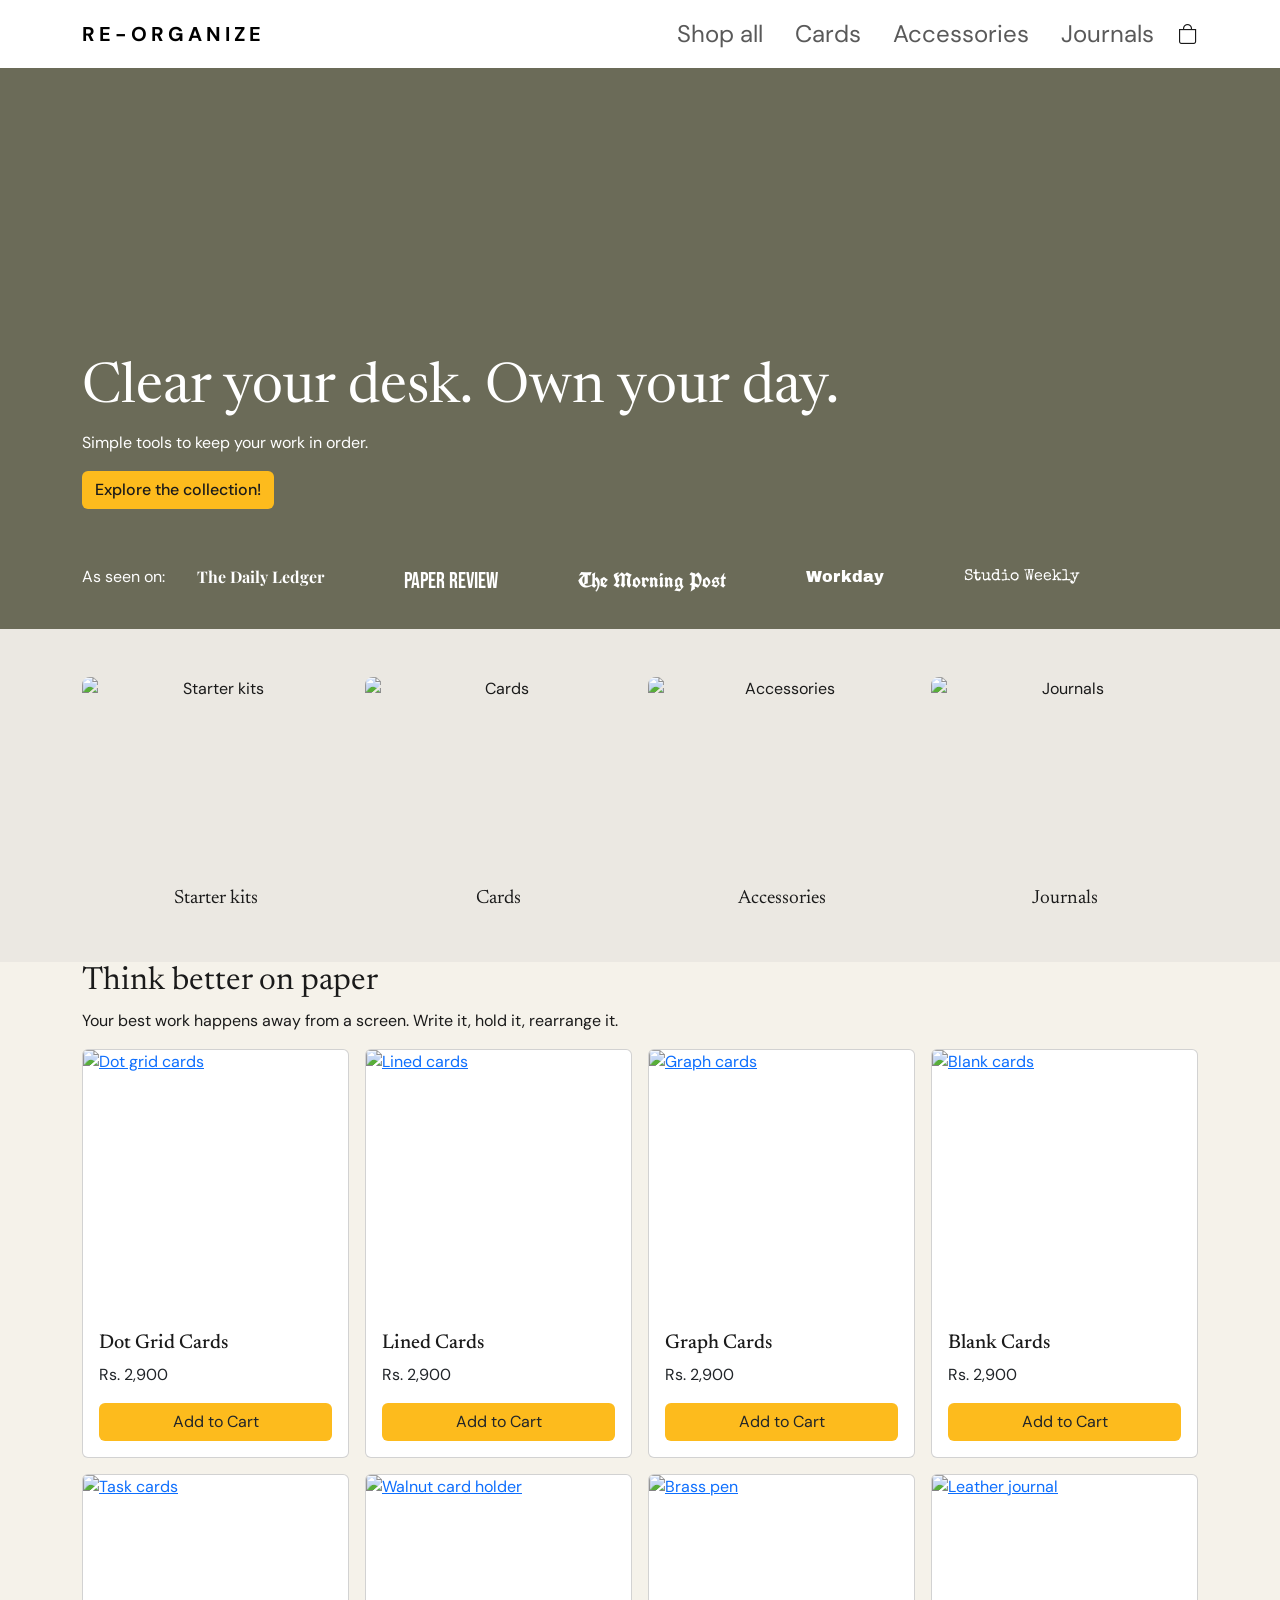
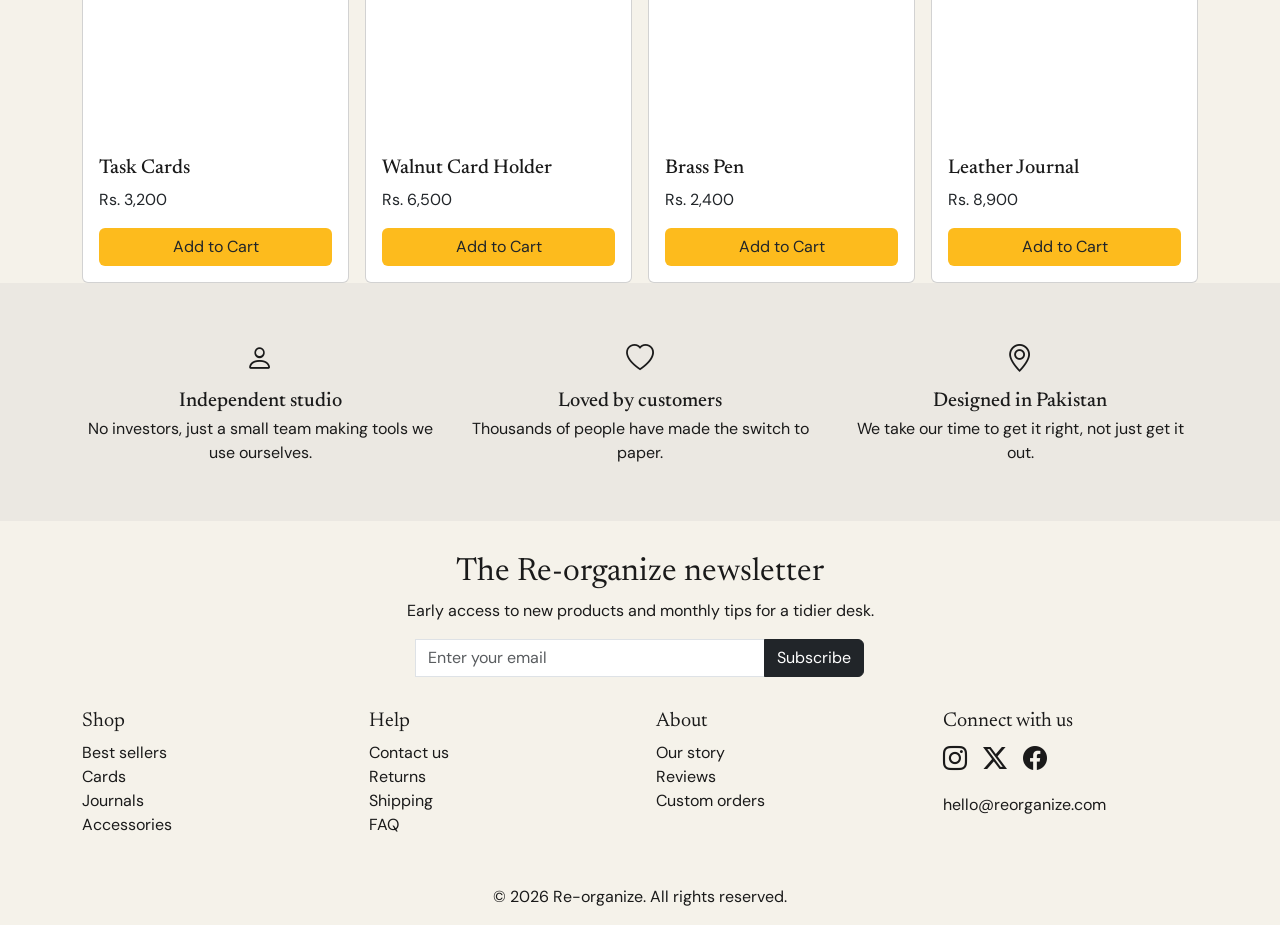
==== midterm/index.html @ 2b87af7e "Add files via upload" ====
<!DOCTYPE html>
<html lang="en">
<head>
    <meta charset="UTF-8">
    <meta name="viewport" content="width=device-width, initial-scale=1.0">

    <link rel="preconnect" href="https://fonts.googleapis.com">
    <link rel="preconnect" href="https://fonts.gstatic.com" crossorigin>
    <link href="https://fonts.googleapis.com/css2?family=Archivo+Black&family=Bebas+Neue&family=DM+Sans:wght@400;500;700&family=Newsreader:wght@400;500&family=Playfair+Display:wght@700&family=Special+Elite&family=UnifrakturCook:wght@700&display=swap" rel="stylesheet">
    <title>Re-organize</title>

    <link href="https://cdn.jsdelivr.net/npm/bootstrap@5.3.3/dist/css/bootstrap.min.css" rel="stylesheet">
    <link rel="stylesheet" href="https://cdn.jsdelivr.net/npm/bootstrap-icons@1.11.3/font/bootstrap-icons.min.css">
    <link rel="stylesheet" href="style.css">
</head>
<body>
    
<header id="site-header">
  <nav class="navbar navbar-expand-lg" aria-label="Main navigation">

    <div class="container">

      <a class="navbar-brand" href="index.html">Re-organize</a>

      <a href="#" class="cart ms-auto me-3 ms-lg-3 me-lg-0 order-2 order-lg-3" aria-label="Shopping bag">
        <i class="bi bi-bag"></i>
      </a>

      <!-- logo menu cart 
      logo burger cart -->

      <button class="navbar-toggler order-3"
          type="button"
          data-bs-toggle="collapse"
          data-bs-target="#mainMenu"
          aria-controls="mainMenu"
          aria-expanded="false"
          aria-label="Toggle navigation">
         <i class="bi bi-list"></i>
      </button>

      <div class="collapse navbar-collapse order-4 order-lg-2" id="mainMenu">
        <ul class="navbar-nav ms-auto gap-3">
          <li class="nav-item"><a class="nav-link" href="#">Shop all</a></li>
          <li class="nav-item"><a class="nav-link" href="#">Cards</a></li>
          <li class="nav-item"><a class="nav-link" href="#">Accessories</a></li>
          <li class="nav-item"><a class="nav-link" href="#">Journals</a></li>
        </ul>
      </div>

    </div>
  </nav>
</header>


<section id="hero" class="hero">
  <div class="container">
    <h1>
      Clear your desk. Own your day.
    </h1>
    <p>
      Simple tools to keep your work in order.
    </p>
    <a href="#" class="btn btn-onHeroImg">Explore the collection!</a>
  </div>
</section>

<section id="press" class="press d-none d-md-block" aria-label="As seen on">
  <div class="container">
    <p class="press-label">As seen on:</p>
    <ul class="press-list">
      <li class="press-1">The Daily Ledger</li>
      <li class="press-2">Paper Review</li>
      <li class="press-3">The Morning Post</li>
      <li class="press-4">Workday</li>
      <li class="press-5">Studio Weekly</li>  
    </ul>
  </div>
</section>

<section id="categories" class="categories">
  <div class="container">
    <h2 class="visually-hidden">Shop by category</h2>

    <div class="row row-cols-2 row-cols-md-4 g-3">

      <div class="col">
        <a href="#products" class="category-tile">
           <img src="images/starterKit.jpg" alt="Starter kits">
          <span>Starter kits</span>
        </a>
      </div>

      <div class="col">
        <a href="#products" class="category-tile">
           <img src="images/cards.jpg" alt="Cards">
          <span>Cards</span>
        </a>
      </div>

      <div class="col">
        <a href="#products" class="category-tile">
           <img src="images/accessories.jpg" alt="Accessories">
          <span>Accessories</span>
        </a>
      </div>

      <div class="col">
        <a href="#products" class="category-tile">
           <img src="images/journals.jpg" alt="Journals">
          <span>Journals</span>
        </a>
      </div>

    </div>
  </div>
</section>

<section id="featured" class="featured">
  <div class="container">
    <h2>Think better on paper</h2>
    <p class="featured-intro">Your best work happens away from a screen. Write it, hold it, rearrange it.</p>

    <div class="row row-cols-2 row-cols-md-4 g-3">

      <div class="col">
        <div class="card h-100">
          <a href="product.html?id=dot-grid">
            <img src="images/dot&grid.jpg" class="card-img-top" alt="Dot grid cards">
          </a>
          <div class="card-body">
            <h3 class="card-title h5"><a href="product.html?id=dot-grid">Dot Grid Cards</a></h3>
            <p class="card-text">Rs. 2,900</p>
            <button type="button" class="btn w-100 addToCart">Add to Cart</button>
          </div>
        </div>
      </div>

      <div class="col">
        <div class="card h-100">
          <a href="product.html?id=lined">
            <img src="images/lined.jpg" class="card-img-top" alt="Lined cards">
          </a>
          <div class="card-body">
            <h3 class="card-title h5"><a href="product.html?id=lined">Lined Cards</a></h3>
            <p class="card-text">Rs. 2,900</p>
            <button type="button" class="btn w-100 addToCart">Add to Cart</button>
          </div>
        </div>
      </div>

      <div class="col">
        <div class="card h-100">
          <a href="product.html?id=graph">
            <img src="images/graph.jpg" class="card-img-top" alt="Graph cards">
          </a>
          <div class="card-body">
            <h3 class="card-title h5"><a href="product.html?id=graph">Graph Cards</a></h3>
            <p class="card-text">Rs. 2,900</p>
            <button type="button" class="btn w-100 addToCart">Add to Cart</button>
          </div>
        </div>
      </div>

      <div class="col">
        <div class="card h-100">
          <a href="product.html?id=blank">
            <img src="images/blank.jpg" class="card-img-top" alt="Blank cards">
          </a>
          <div class="card-body">
            <h3 class="card-title h5"><a href="product.html?id=blank">Blank Cards</a></h3>
            <p class="card-text">Rs. 2,900</p>
            <button type="button" class="btn w-100 addToCart">Add to Cart</button>
          </div>
        </div>
      </div>

      <div class="col">
        <div class="card h-100">
          <a href="product.html?id=task">
            <img src="images/task.jpg" class="card-img-top" alt="Task cards">
          </a>
          <div class="card-body">
            <h3 class="card-title h5"><a href="product.html?id=task">Task Cards</a></h3>
            <p class="card-text">Rs. 3,200</p>
            <button type="button" class="btn w-100 addToCart">Add to Cart</button>
          </div>
        </div>
      </div>

      <div class="col">
        <div class="card h-100">
          <a href="product.html?id=card-holder">
            <img src="images/card-holder.jpg" class="card-img-top" alt="Walnut card holder">
          </a>
          <div class="card-body">
            <h3 class="card-title h5"><a href="product.html?id=card-holder">Walnut Card Holder</a></h3>
            <p class="card-text">Rs. 6,500</p>
            <button type="button" class="btn w-100 addToCart">Add to Cart</button>
          </div>
        </div>
      </div>

      <div class="col">
        <div class="card h-100">
          <a href="product.html?id=pen">
            <img src="images/pen.jpg" class="card-img-top" alt="Brass pen">
          </a>
          <div class="card-body">
            <h3 class="card-title h5"><a href="product.html?id=pen">Brass Pen</a></h3>
            <p class="card-text">Rs. 2,400</p>
            <button type="button" class="btn w-100 addToCart">Add to Cart</button>
          </div>
        </div>
      </div>

      <div class="col">
        <div class="card h-100">
          <a href="product.html?id=journal">
            <img src="images/journal.jpg" class="card-img-top" alt="Leather journal">
          </a>
          <div class="card-body">
            <h3 class="card-title h5"><a href="product.html?id=journal">Leather Journal</a></h3>
            <p class="card-text">Rs. 8,900</p>
            <button type="button" class="btn w-100 addToCart">Add to Cart</button>
          </div>
        </div>
      </div>

    </div>
  </div>
</section>

<section id="trust" class="trust" aria-label="Why shop with us">
  <div class="container">
    <div class="row row-cols-1 row-cols-md-3 g-4">

      <div class="col">
        <i class="bi bi-person" aria-hidden="true"></i>
        <h2 class="h5">Independent studio</h2>
        <p>No investors, just a small team making tools we use ourselves.</p>
      </div>

      <div class="col">
        <i class="bi bi-heart" aria-hidden="true"></i>
        <h2 class="h5">Loved by customers</h2>
        <p>Thousands of people have made the switch to paper.</p>
      </div>

      <div class="col">
        <i class="bi bi-geo-alt" aria-hidden="true"></i>
        <h2 class="h5">Designed in Pakistan</h2>
        <p>We take our time to get it right, not just get it out.</p>
      </div>

    </div>
  </div>
</section>

<footer id="site-footer" class="site-footer">
  <div class="container">

    <div class="newsletter">
      <h2>The Re-organize newsletter</h2>
      <p>Early access to new products and monthly tips for a tidier desk.</p>

      <form class="newsletter-form input-group" action="#">
        <label for="newsletter-email" class="visually-hidden">Email address</label>
        <input type="email" id="newsletter-email" class="form-control" placeholder="Enter your email">
        <button type="submit" class="btn btn-dark">Subscribe</button>
      </form>
    </div>

    <div class="footer-grid">

      <div>
        <h2>Shop</h2>
        <ul class="list-unstyled">
          <li><a href="#featured">Best sellers</a></li>
          <li><a href="#featured">Cards</a></li>
          <li><a href="#featured">Journals</a></li>
          <li><a href="#featured">Accessories</a></li>
        </ul>
      </div>

      <div>
        <h2>Help</h2>
        <ul class="list-unstyled">
          <li><a href="#">Contact us</a></li>
          <li><a href="#">Returns</a></li>
          <li><a href="#">Shipping</a></li>
          <li><a href="#">FAQ</a></li>
        </ul>
      </div>

      <div>
        <h2>About</h2>
        <ul class="list-unstyled">
          <li><a href="#">Our story</a></li>
          <li><a href="#">Reviews</a></li>
          <li><a href="#">Custom orders</a></li>
        </ul>
      </div>

      <div>
        <h2>Connect with us</h2>
        <div class="d-flex gap-3 fs-4 mb-3">
          <a href="#" aria-label="Instagram"><i class="bi bi-instagram"></i></a>
          <a href="#" aria-label="X"><i class="bi bi-twitter-x"></i></a>
          <a href="#" aria-label="Facebook"><i class="bi bi-facebook"></i></a>
        </div>
        <p>hello@reorganize.com</p>
      </div>

    </div>

    <p class="footer-bottom">&copy; 2026 Re-organize. All rights reserved.</p>

  </div>
</footer>

<script src="https://cdn.jsdelivr.net/npm/bootstrap@5.3.8/dist/js/bootstrap.bundle.min.js"></script>
</body>
</html>
---- midterm/style.css ----
:root {
  --cream: #F5F2EA;
  --lightGrey: #ebe8e2;
  --olive: #6B6B58;
  --yellow: #FDBB1D;
  --brown: #A0502D;
  --text: #1A1A1A;
  --font-heading: "Newsreader", serif;
  --font-body: "DM Sans", sans-serif;

}

body {
  background-color: var(--cream);
  color: var(--text);
  font-family: var(--font-body);
}

h1, h2, h3, h4 {
  font-family: var(--font-heading);
  font-weight: 400;
}


.navbar {
  background-color: white;
}

.navbar-brand {
  font-weight: 700;
  letter-spacing: 0.2em;
  text-transform: uppercase;
}

.navbar-nav .nav-item{
font-size: x-large;
}

.navbar-toggler{
  color: var(--cream);
}

.cart {
  color: var(--text);
  font-size: 20px;
}

.hero {
  background-color: var(--olive);
  background-image: url("../images/hero.jpg");
  background-size: cover;
  background-position: center;
  color: #fff;
  padding: clamp(10rem, 25vw, 18rem) 0 2rem;
}

/* .hero h1, .hero p {
  text-shadow: 0 1px 4px rgba(0, 0, 0, 0.6);
} */

.hero h1 {
   font-size: clamp(2rem, 1.5rem + 2.5vw, 3.5rem);
}

.btn-onHeroImg {
  background-color: var(--yellow);
  color: var(--text);
  font-weight: 500;
}

.press {
  background-color: var(--olive);
  color: #fff;
  padding: 1.5rem 0;
}

.press .container {
 display: flex;
 flex-wrap: wrap;
 gap:2rem;
}

.press-list {
  list-style:none;
  padding:0;
  margin:0;
  display: flex;
  flex-wrap: wrap;
  gap: 5rem;
}
.press-1 { font-family: "Playfair Display", serif; font-weight: 700; }
.press-2 { font-family: "Bebas Neue", sans-serif; font-size: 1.4rem; }
.press-3 { font-family: "UnifrakturCook", serif; font-size: 1.3rem; }
.press-4 { font-family: "Archivo Black", sans-serif; }
.press-5 { font-family: "Special Elite", monospace; }

.categories {
  padding-block: 3rem;
  background-color:  var(--lightGrey)
}

.category-tile {
  display: grid;
  gap: 0.5rem;
  color: inherit;
  text-decoration: none;
  text-align: center;
}

.category-tile img {
  width: 100%;
  aspect-ratio: 4 / 3;
  object-fit: cover;
  border-radius: 8px;
}

.category-tile span {
  font-family: var(--font-heading);
  font-size: 1.2rem;
}

.card-img-top {
  aspect-ratio: 1 / 1;
  object-fit: cover;
}

.card > a {
  display: block;
}

.card-img-top {
  display: block;
  width: 100%;
  aspect-ratio: 1 / 1;
  object-fit: cover;
}

.card-title a {
  color: var(--text);
  text-decoration: none;
}

.btn.w-100.addToCart{
  background-color: var(--yellow)
}

.trust {
  background-color: var(--lightGrey);
  padding: clamp(2rem, 5vw, 3.5rem) 0;
  text-align: center;
}

.trust i {
  font-size: 1.75rem;
}

.trust h2 {
  margin: 0.5rem 0 0.25rem;
}

.trust p {
  margin: 0;
}

.site-footer {
  background-color: var(--mint);
  padding: 2rem 0 1rem;
}

.newsletter {
  text-align: center;
  margin-bottom: 2rem;
}

.newsletter-form {
  max-width: 28rem;
  margin: 1rem auto 0;
}

.footer-grid {
  display: grid;
  grid-template-columns: repeat(4, 1fr);
  gap: 2rem;
}

.footer-grid h2 {
  font-size: 1.25rem;
}

.footer-grid a {
  color: var(--text);
  text-decoration: none;
}

.footer-bottom {
  margin: 2rem 0 0;
  text-align: center;
}

.product {
  padding: 2rem 0;
}

.product {
  padding: 2rem 0;
}

.product-main {
  display: block;
  width: 100%;
  aspect-ratio: 1 / 1;
  object-fit: cover;
}

.product-price {
  font-size: 1.5rem;
}
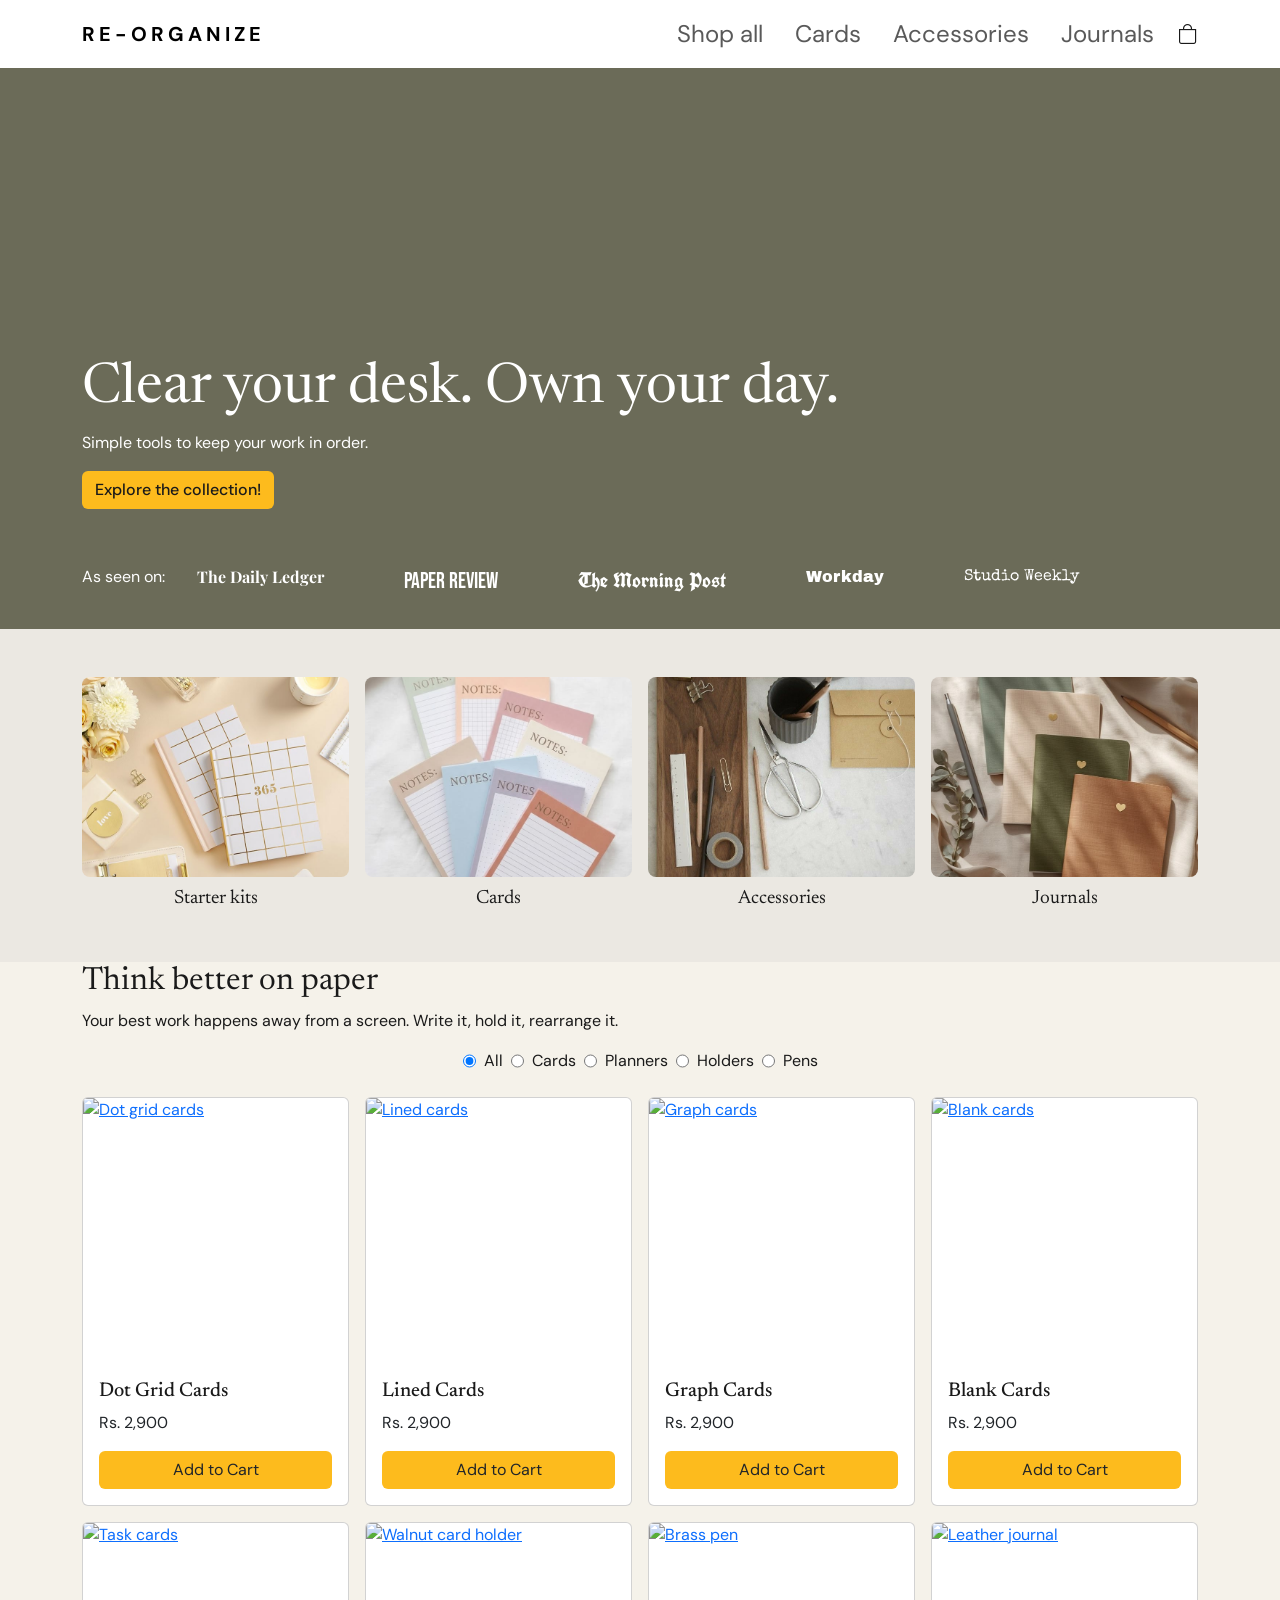
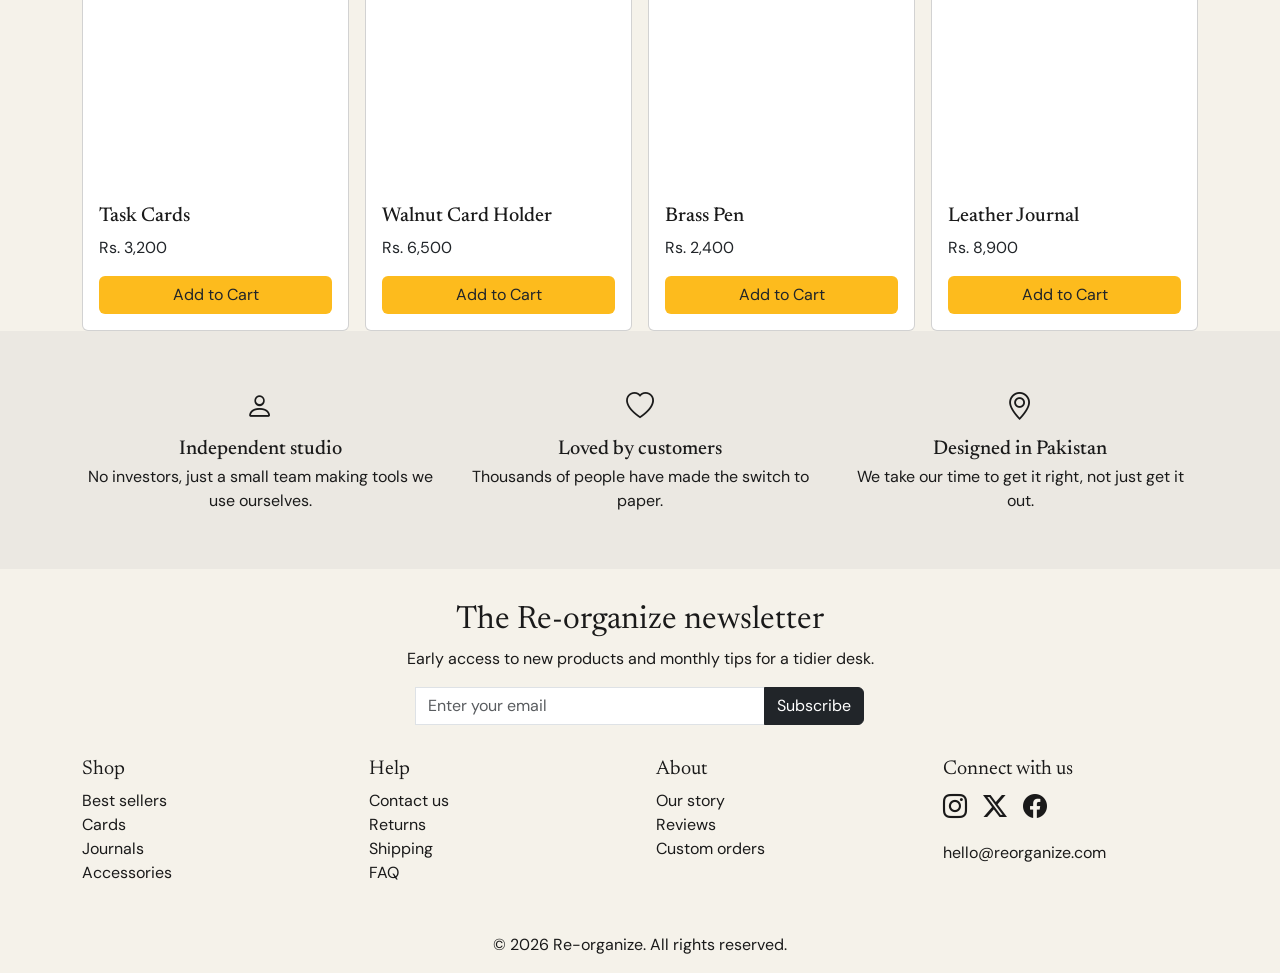
==== commit b42e069e: "Update index.html" ====
--- a/midterm/index.html
+++ b/midterm/index.html
@@ -121,12 +121,34 @@
     <h2>Think better on paper</h2>
     <p class="featured-intro">Your best work happens away from a screen. Write it, hold it, rearrange it.</p>
 
-    <div class="row row-cols-2 row-cols-md-4 g-3">
-
-      <div class="col">
+<!-- TASK1 -->
+
+    <div class="filter d-flex flex-wrap justify-content-center gap-2 mb-4">
+
+  <input type="radio" name="category" id="f-all" checked>
+  <label for="f-all" class="filter-label">All</label>
+
+  <input type="radio" name="category" id="f-cards">
+  <label for="f-cards" class="filter-label">Cards</label>
+
+  <input type="radio" name="category" id="f-planners" >
+  <label for="f-planners" class="filter-label">Planners</label>
+
+  <input type="radio" name="category" id="f-holders" >
+  <label for="f-holders" class="filter-label">Holders</label>
+
+  <input type="radio" name="category" id="f-pens">
+  <label for="f-pens" class="filter-label">Pens</label>
+
+</div>
+
+
+ <div class="row row-cols-2 row-cols-md-4 g-3">
+
+      <div class="col" data-category="cards">
         <div class="card h-100">
           <a href="product.html?id=dot-grid">
-            <img src="images/dot&grid.jpg" class="card-img-top" alt="Dot grid cards">
+            <img src="images/dot-grid.jpg" class="card-img-top" alt="Dot grid cards">
           </a>
           <div class="card-body">
             <h3 class="card-title h5"><a href="product.html?id=dot-grid">Dot Grid Cards</a></h3>
@@ -136,7 +158,7 @@
         </div>
       </div>
 
-      <div class="col">
+      <div class="col" data-category="cards">
         <div class="card h-100">
           <a href="product.html?id=lined">
             <img src="images/lined.jpg" class="card-img-top" alt="Lined cards">
@@ -149,7 +171,7 @@
         </div>
       </div>
 
-      <div class="col">
+      <div class="col" data-category="cards">
         <div class="card h-100">
           <a href="product.html?id=graph">
             <img src="images/graph.jpg" class="card-img-top" alt="Graph cards">
@@ -162,7 +184,7 @@
         </div>
       </div>
 
-      <div class="col">
+      <div class="col" data-category="cards">
         <div class="card h-100">
           <a href="product.html?id=blank">
             <img src="images/blank.jpg" class="card-img-top" alt="Blank cards">
@@ -175,7 +197,7 @@
         </div>
       </div>
 
-      <div class="col">
+      <div class="col" data-category="planners">
         <div class="card h-100">
           <a href="product.html?id=task">
             <img src="images/task.jpg" class="card-img-top" alt="Task cards">
@@ -188,7 +210,7 @@
         </div>
       </div>
 
-      <div class="col">
+      <div class="col" data-category="holders">
         <div class="card h-100">
           <a href="product.html?id=card-holder">
             <img src="images/card-holder.jpg" class="card-img-top" alt="Walnut card holder">
@@ -201,7 +223,7 @@
         </div>
       </div>
 
-      <div class="col">
+      <div class="col" data-category="pens">
         <div class="card h-100">
           <a href="product.html?id=pen">
             <img src="images/pen.jpg" class="card-img-top" alt="Brass pen">
@@ -214,7 +236,7 @@
         </div>
       </div>
 
-      <div class="col">
+      <div class="col" data-category="planners">
         <div class="card h-100">
           <a href="product.html?id=journal">
             <img src="images/journal.jpg" class="card-img-top" alt="Leather journal">
@@ -229,6 +251,7 @@
 
     </div>
   </div>
+  
 </section>
 
 <section id="trust" class="trust" aria-label="Why shop with us">
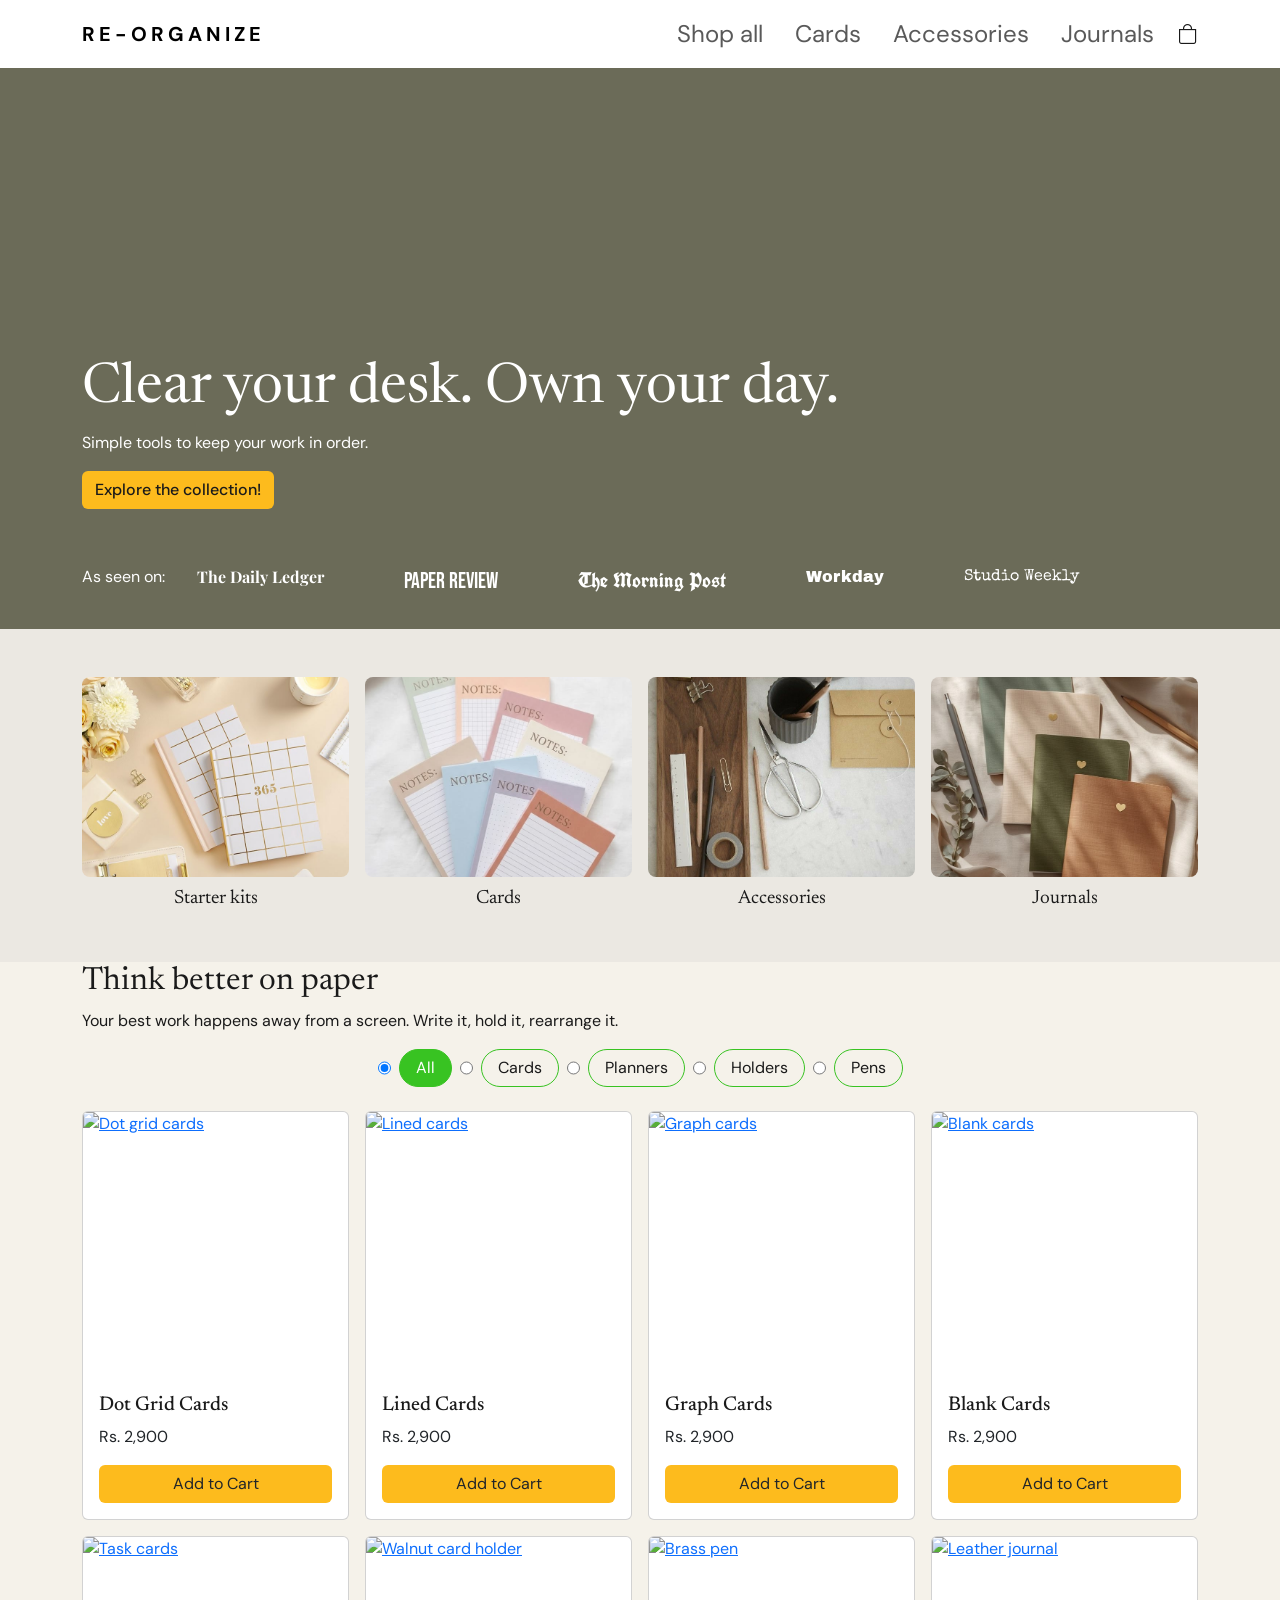
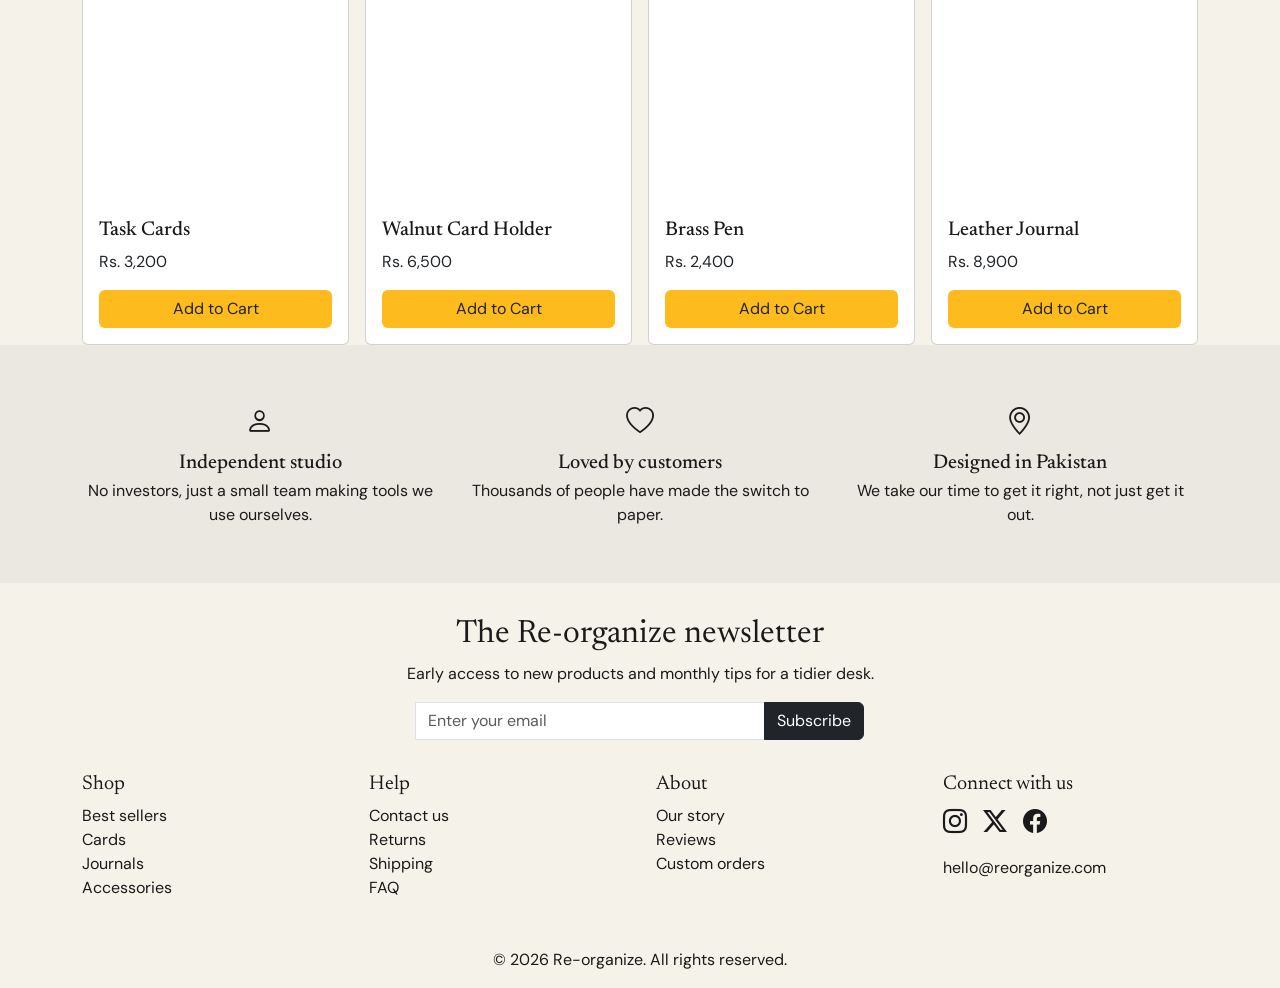
==== commit f850510a: "midterm: task 1 CSS category filter" ====
--- a/midterm/index.html
+++ b/midterm/index.html
@@ -1,3 +1,4 @@
+
 <!DOCTYPE html>
 <html lang="en">
 <head>
--- a/midterm/style.css
+++ b/midterm/style.css
@@ -7,6 +7,7 @@
   --text: #1A1A1A;
   --font-heading: "Newsreader", serif;
   --font-body: "DM Sans", sans-serif;
+  --accent: hsl(112, 70%, 45%);
 
 }
 
@@ -197,14 +198,14 @@
   text-align: center;
 }
 
+/* .product {
+  padding: 2rem 0;
+}
+
 .product {
   padding: 2rem 0;
 }
 
-.product {
-  padding: 2rem 0;
-}
-
 .product-main {
   display: block;
   width: 100%;
@@ -214,4 +215,91 @@
 
 .product-price {
   font-size: 1.5rem;
-}+} */
+
+
+
+/* Hide the cards that don't match the selected filter */
+.featured:has(#f-cards:checked) .col:not([data-category="cards"]),
+.featured:has(#f-planners:checked) .col:not([data-category="planners"]),
+.featured:has(#f-holders:checked) .col:not([data-category="holders"]),
+.featured:has(#f-pens:checked) .col:not([data-category="pens"]) {
+  display: none;
+}
+
+/* The pill look */
+.filter-label {
+  border: 1px solid var(--accent);
+  border-radius: 999px;
+  padding: 0.4rem 1rem;
+  cursor: pointer;
+}
+
+/* The selected pill uses the accent colour */
+.filter input:checked + .filter-label {
+  background-color: var(--accent);
+  color: #fff;
+}
+
+/* Keyboard focus ring */
+.filter input:focus-visible + .filter-label {
+  outline: 2px solid var(--text);
+  outline-offset: 2px;
+}
+
+.product-layout {
+  display: grid;
+  gap: 1.5rem;
+  grid-template-areas:
+    "image"
+    "details"
+    "description";
+}
+
+.product-main {
+  grid-area: image;
+  display: block;
+  width: 100%;
+  aspect-ratio: 1 / 1;
+  object-fit: cover;
+}
+
+.product-details {
+  grid-area: details;
+}
+
+.product-description {
+  grid-area: description;
+}
+
+.product-qty {
+  margin-bottom: 1rem;
+}
+
+.product-qty label {
+  display: block;
+  margin-bottom: 0.25rem;
+}
+
+.product-qty input {
+  max-width: 6rem;
+}
+
+@media (min-width: 616px) {
+  .product-layout {
+    grid-template-columns: 7fr 5fr;
+    grid-template-areas:
+      "image details"
+      "description description";
+  }
+
+  .product-main {
+    aspect-ratio: 4 / 5;
+  }
+
+  .product-details {
+    position: sticky;
+    top: 86px;
+    align-self: start;
+  }
+}
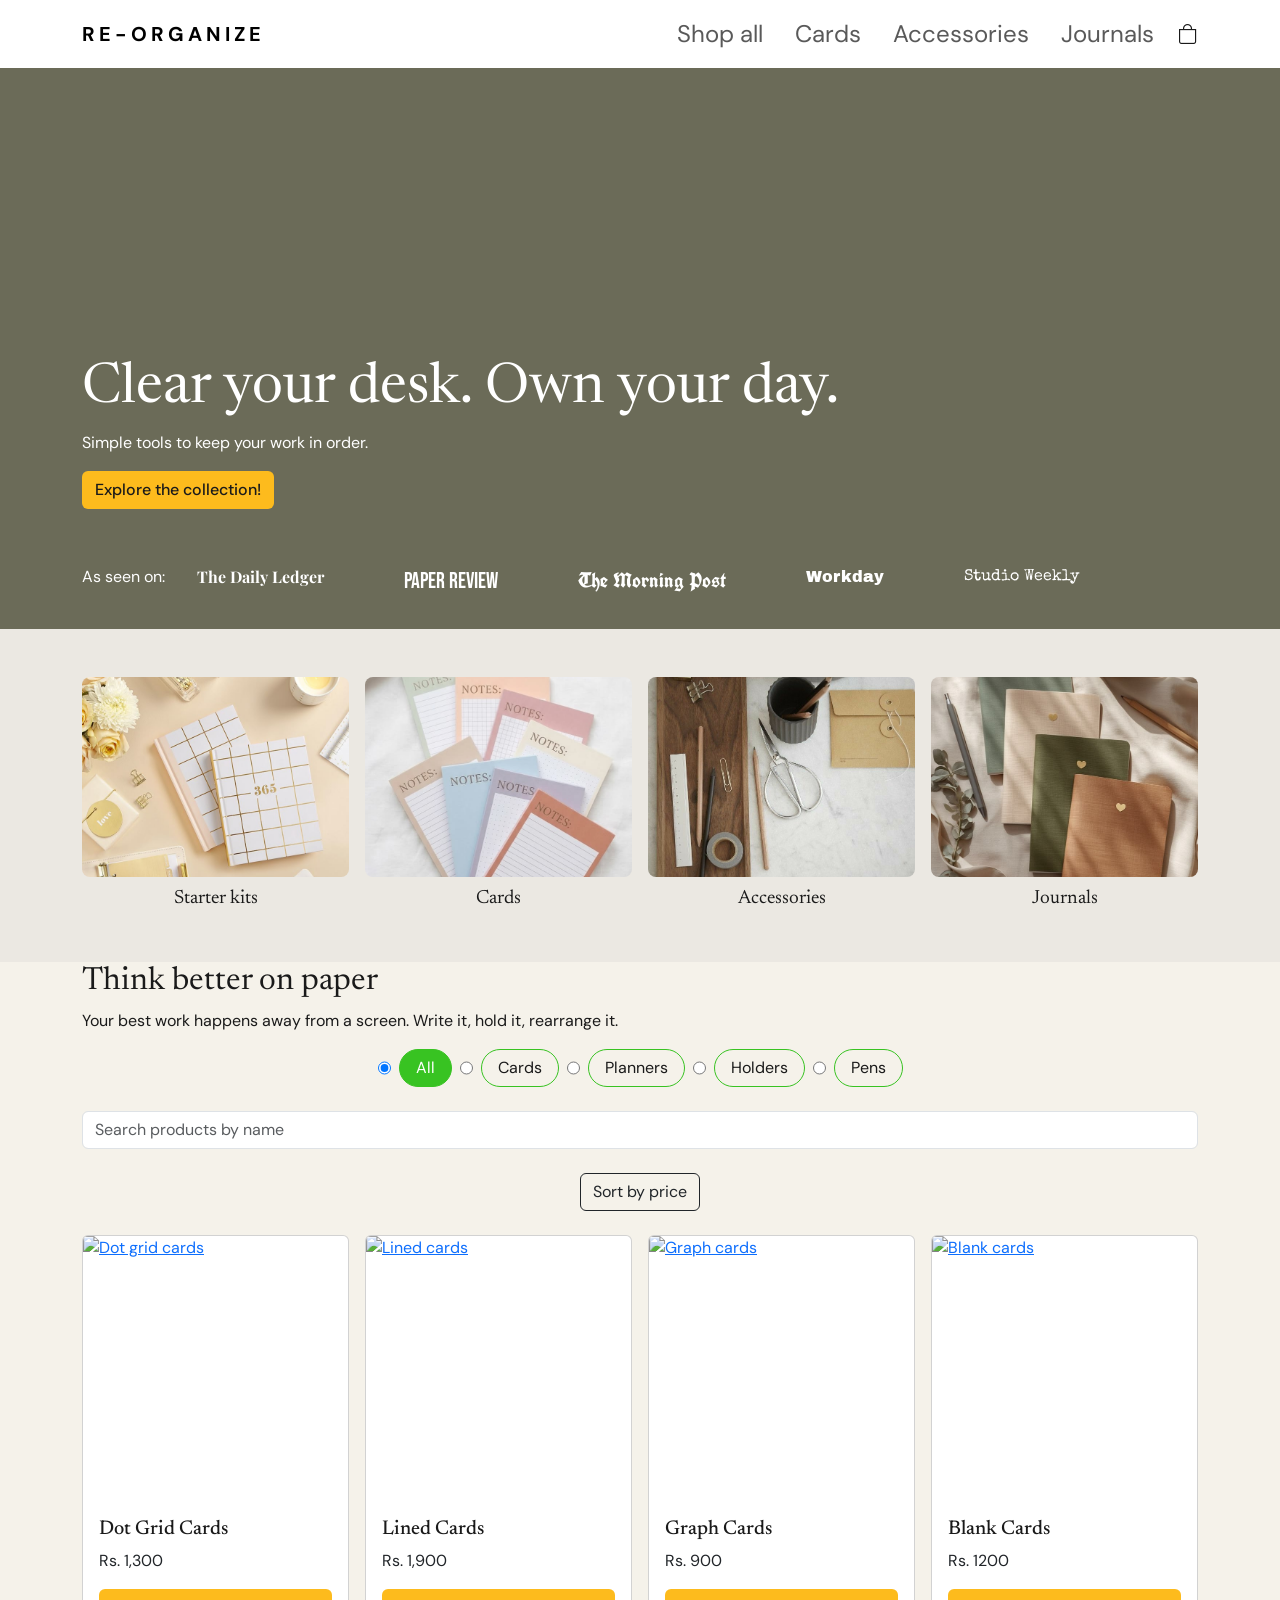
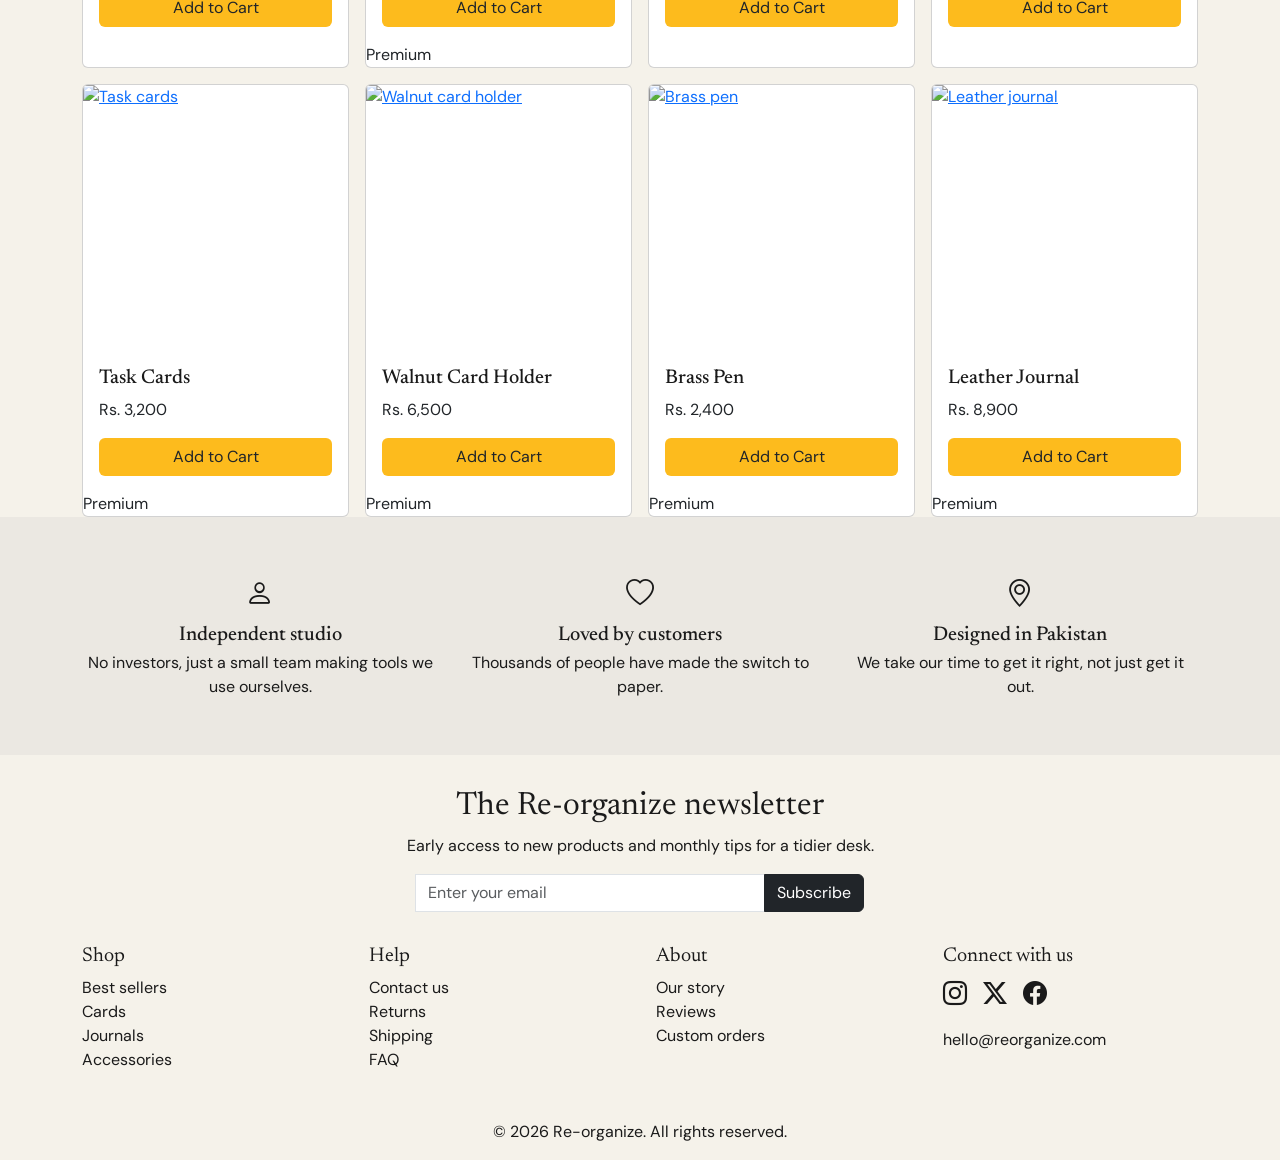
==== commit 4c21f582: "midterm: task 3 live search and price sorting" ====
--- a/midterm/index.html
+++ b/midterm/index.html
@@ -1,4 +1,3 @@
-
 <!DOCTYPE html>
 <html lang="en">
 <head>
@@ -143,8 +142,19 @@
 
 </div>
 
-
- <div class="row row-cols-2 row-cols-md-4 g-3">
+<!-- //TASK3 -->
+<!-- LIVE SEARCH -->
+<div class="search mb-4">
+  <label for="search" class="visually-hidden">Search products</label>
+  <input type="search" id="search" class="form-control" placeholder="Search products by name">
+</div>
+
+<!-- PRICE SORTING -->
+<div class="text-center mb-4">
+  <button type="button" id="sort-btn" class="btn btn-outline-dark">Sort by price</button>
+</div>
+
+ <div class="row row-cols-2 row-cols-md-4 g-3" id="product-grid">
 
       <div class="col" data-category="cards">
         <div class="card h-100">
@@ -153,7 +163,7 @@
           </a>
           <div class="card-body">
             <h3 class="card-title h5"><a href="product.html?id=dot-grid">Dot Grid Cards</a></h3>
-            <p class="card-text">Rs. 2,900</p>
+            <p class="card-text">Rs. 1,300</p>
             <button type="button" class="btn w-100 addToCart">Add to Cart</button>
           </div>
         </div>
@@ -166,7 +176,7 @@
           </a>
           <div class="card-body">
             <h3 class="card-title h5"><a href="product.html?id=lined">Lined Cards</a></h3>
-            <p class="card-text">Rs. 2,900</p>
+            <p class="card-text">Rs. 1,900</p>
             <button type="button" class="btn w-100 addToCart">Add to Cart</button>
           </div>
         </div>
@@ -179,7 +189,7 @@
           </a>
           <div class="card-body">
             <h3 class="card-title h5"><a href="product.html?id=graph">Graph Cards</a></h3>
-            <p class="card-text">Rs. 2,900</p>
+            <p class="card-text">Rs. 900</p>
             <button type="button" class="btn w-100 addToCart">Add to Cart</button>
           </div>
         </div>
@@ -192,7 +202,7 @@
           </a>
           <div class="card-body">
             <h3 class="card-title h5"><a href="product.html?id=blank">Blank Cards</a></h3>
-            <p class="card-text">Rs. 2,900</p>
+            <p class="card-text">Rs. 1200</p>
             <button type="button" class="btn w-100 addToCart">Add to Cart</button>
           </div>
         </div>
@@ -251,8 +261,9 @@
       </div>
 
     </div>
-  </div>
-  
+      <p id="no-results" class="text-center" hidden>No products found</p>
+  </div>
+
 </section>
 
 <section id="trust" class="trust" aria-label="Why shop with us">
@@ -344,5 +355,6 @@
 </footer>
 
 <script src="https://cdn.jsdelivr.net/npm/bootstrap@5.3.8/dist/js/bootstrap.bundle.min.js"></script>
+<script src="script.js"></script>
 </body>
 </html>
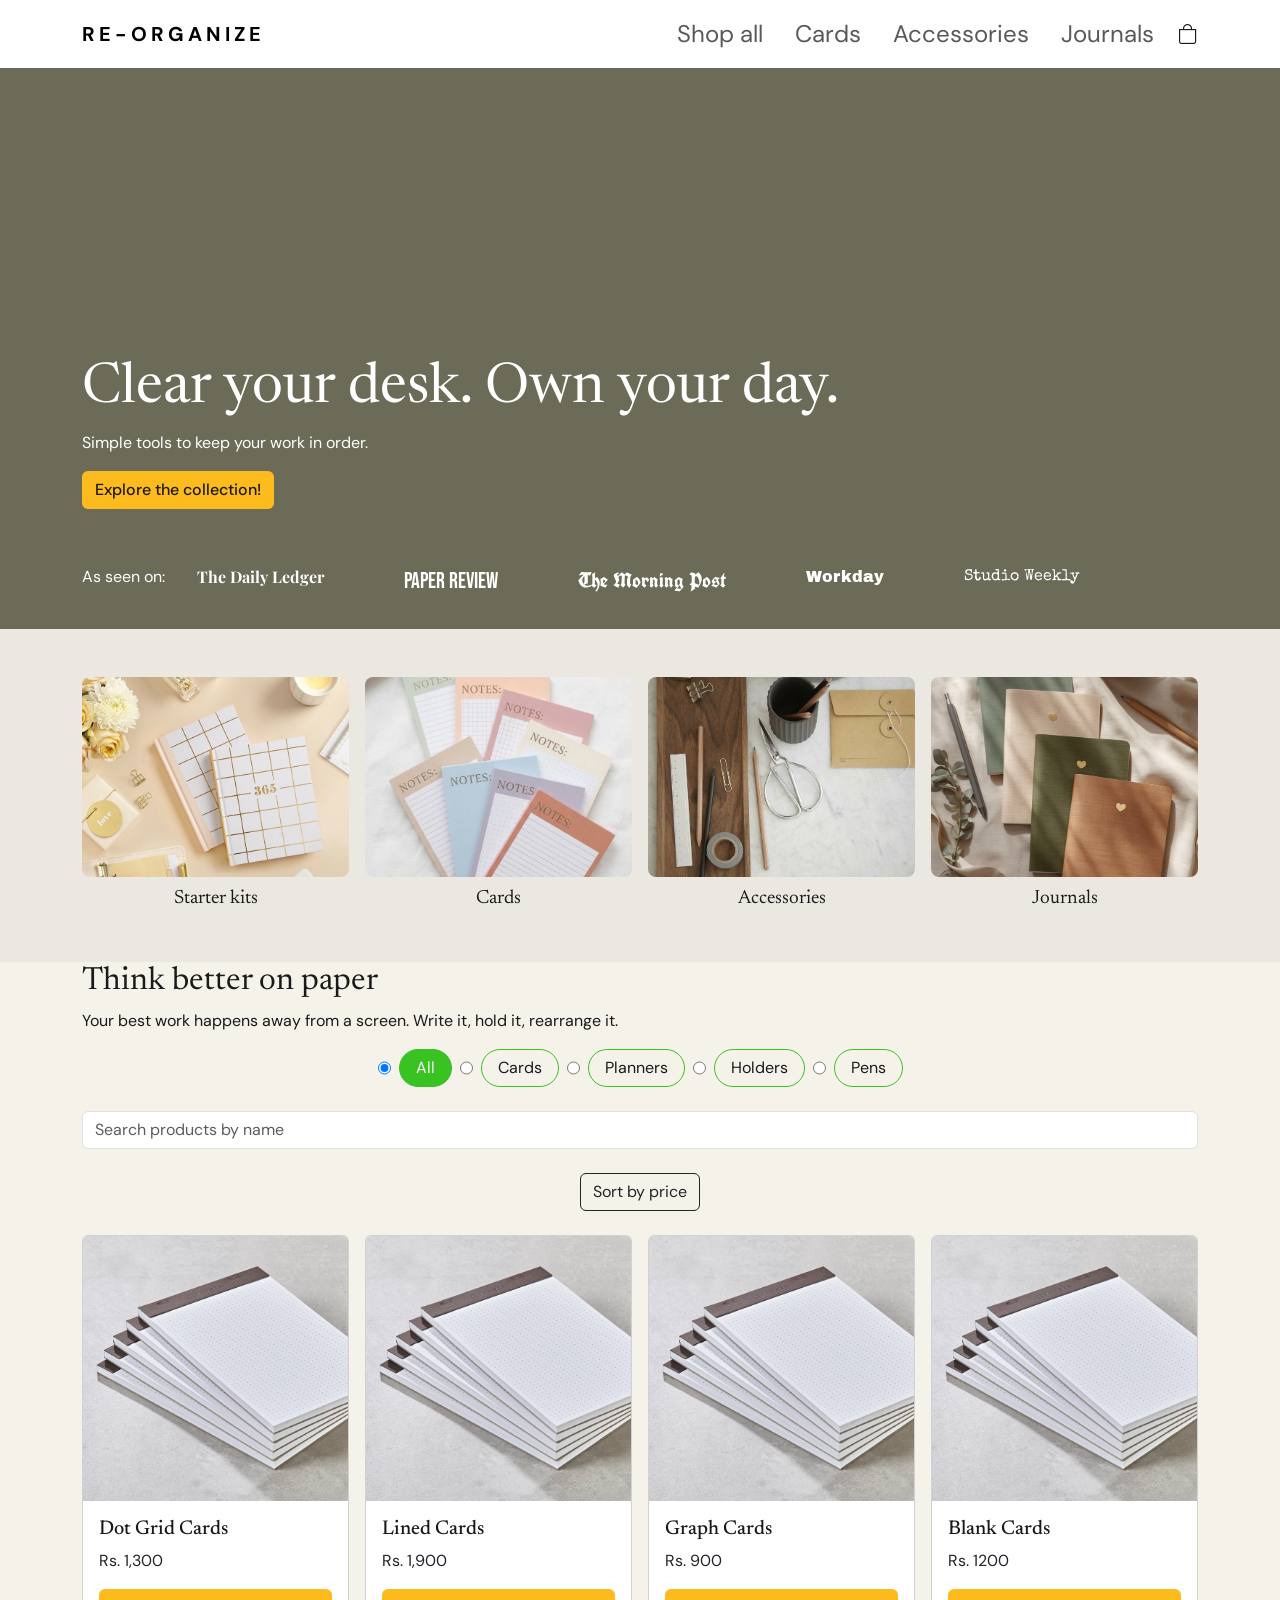
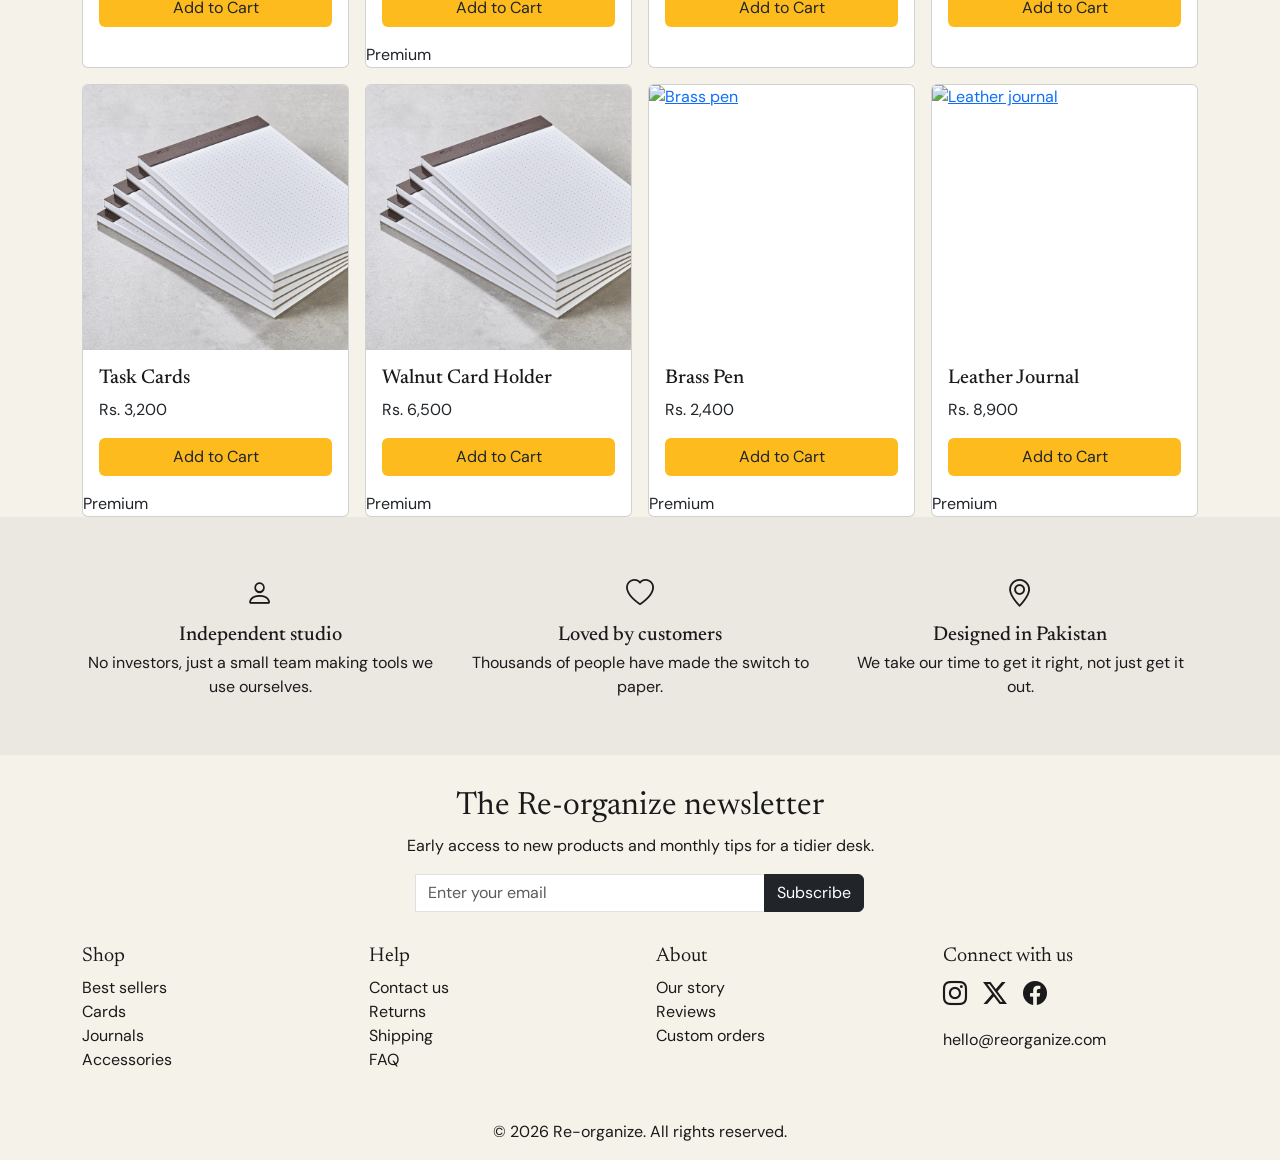
==== commit dd4996d3: "midterm: final updates and fixes" ====
--- a/midterm/index.html
+++ b/midterm/index.html
@@ -159,7 +159,7 @@
       <div class="col" data-category="cards">
         <div class="card h-100">
           <a href="product.html?id=dot-grid">
-            <img src="images/dot-grid.jpg" class="card-img-top" alt="Dot grid cards">
+            <img src="images/dot&grid.jpg" class="card-img-top" alt="Dot grid cards">
           </a>
           <div class="card-body">
             <h3 class="card-title h5"><a href="product.html?id=dot-grid">Dot Grid Cards</a></h3>
@@ -172,7 +172,7 @@
       <div class="col" data-category="cards">
         <div class="card h-100">
           <a href="product.html?id=lined">
-            <img src="images/lined.jpg" class="card-img-top" alt="Lined cards">
+            <img src="images/dot&grid.jpg" class="card-img-top" alt="Lined cards">
           </a>
           <div class="card-body">
             <h3 class="card-title h5"><a href="product.html?id=lined">Lined Cards</a></h3>
@@ -185,7 +185,7 @@
       <div class="col" data-category="cards">
         <div class="card h-100">
           <a href="product.html?id=graph">
-            <img src="images/graph.jpg" class="card-img-top" alt="Graph cards">
+            <img src="images/dot&grid.jpg" class="card-img-top" alt="Graph cards">
           </a>
           <div class="card-body">
             <h3 class="card-title h5"><a href="product.html?id=graph">Graph Cards</a></h3>
@@ -198,7 +198,7 @@
       <div class="col" data-category="cards">
         <div class="card h-100">
           <a href="product.html?id=blank">
-            <img src="images/blank.jpg" class="card-img-top" alt="Blank cards">
+            <img src="images/dot&grid.jpg" class="card-img-top" alt="Blank cards">
           </a>
           <div class="card-body">
             <h3 class="card-title h5"><a href="product.html?id=blank">Blank Cards</a></h3>
@@ -211,7 +211,7 @@
       <div class="col" data-category="planners">
         <div class="card h-100">
           <a href="product.html?id=task">
-            <img src="images/task.jpg" class="card-img-top" alt="Task cards">
+            <img src="images/dot&grid.jpg" class="card-img-top" alt="Task cards">
           </a>
           <div class="card-body">
             <h3 class="card-title h5"><a href="product.html?id=task">Task Cards</a></h3>
@@ -224,7 +224,7 @@
       <div class="col" data-category="holders">
         <div class="card h-100">
           <a href="product.html?id=card-holder">
-            <img src="images/card-holder.jpg" class="card-img-top" alt="Walnut card holder">
+            <img src="images/dot&grid.jpg" class="card-img-top" alt="Walnut card holder">
           </a>
           <div class="card-body">
             <h3 class="card-title h5"><a href="product.html?id=card-holder">Walnut Card Holder</a></h3>
